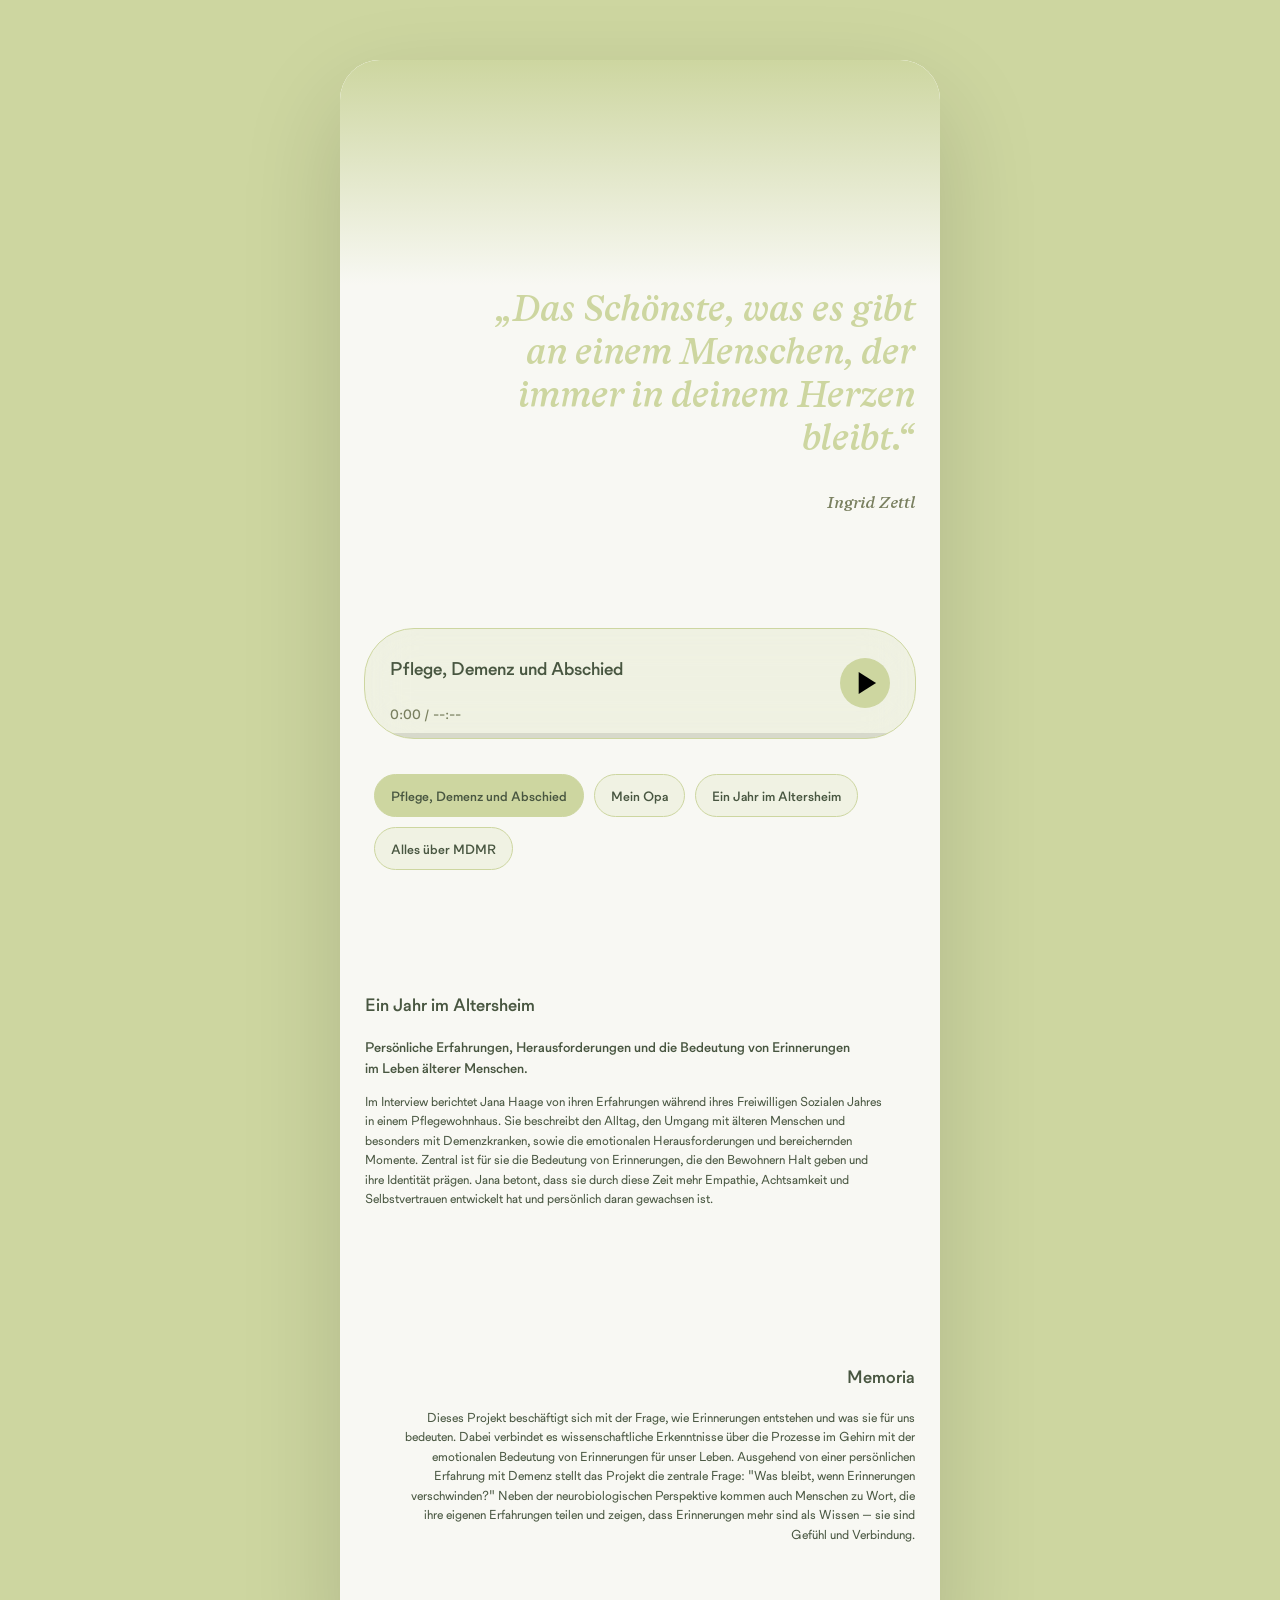
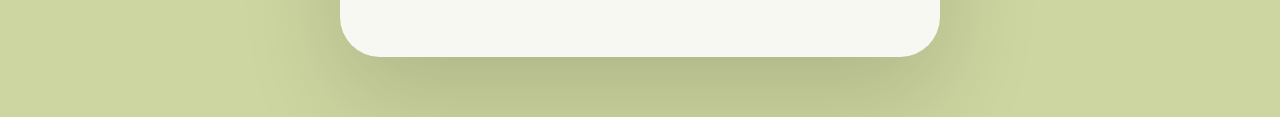
==== index.html @ 13546ef6 "Rename home.html to index.html" ====
<!DOCTYPE html>
<html lang="de">

<head>
  <meta charset="UTF-8">
  <meta name="viewport" content="width=device-width, initial-scale=1.0">
  <title>Memoria</title>
  <link rel="stylesheet" href="styles.css">
</head>

<body>

  <main class="page-wrapper">

    <!-- HERO -->
    <section class="hero-container">
      <div class="hero-bg"></div>
      <div class="top-fade"></div>
      <div class="bottom-fade"></div>

      <!-- HEADER JETZT IM HERO -->
      <header class="header hero-header">
        <h1 class="main-title">MEMORIA</h1>
      </header>
    </section>

    <!-- QUOTE -->
    <section class="quote-section">
      <p class="quote">„Das Schönste, was es gibt an einem Menschen, der immer in deinem Herzen bleibt.“</p>
      <p class="quote-author">Ingrid Zettl</p>
    </section>

    <!-- PLAYER -->
    <section class="player-section">

      <div class="player-card">
        <div class="player-info">
          <p id="track-title" class="track-title">
            Pflege, Demenz und Abschied
          </p>
          <span id="track-duration" class="track-time">
            0:00 / --:--
          </span>
        </div>

        <button id="play-trigger" class="play-btn">
          <svg viewBox="0 0 24 24">
            <path id="play-icon" d="M8 5v14l11-7z" />
          </svg>
        </button>

        <div id="progress-click" class="progress-container">
          <div id="progress-bar" class="progress-bar"></div>
        </div>
      </div>

      <!-- TABS -->
      <div class="tabs" id="tabs"></div>

    </section>

    <!-- TEXT -->
    <section class="content">

      <div class="text-block left">
        <p class="section-title">Ein Jahr im Altersheim</p>
        <p class="section-subtitle">
          Persönliche Erfahrungen, Herausforderungen und die Bedeutung von Erinnerungen im Leben älterer Menschen.
        </p>

        <p class="body-text regular">
          Im Interview berichtet Jana Haage von ihren Erfahrungen während ihres Freiwilligen Sozialen Jahres in einem
          Pflegewohnhaus. Sie beschreibt den Alltag, den Umgang mit älteren Menschen und besonders mit Demenzkranken,
          sowie die emotionalen Herausforderungen und bereichernden Momente.

          Zentral ist für sie die Bedeutung von Erinnerungen, die den Bewohnern Halt geben und ihre Identität prägen.
          Jana betont, dass sie durch diese Zeit mehr Empathie, Achtsamkeit und Selbstvertrauen entwickelt hat und
          persönlich daran gewachsen ist.
        </p>
      </div>

      <div class="text-block right">
        <p class="section-title">Memoria</p>

        <p class="body-text regular">
          Dieses Projekt beschäftigt sich mit der Frage, wie Erinnerungen entstehen und was sie für uns bedeuten. Dabei
          verbindet es wissenschaftliche Erkenntnisse über die Prozesse im Gehirn mit der emotionalen Bedeutung von
          Erinnerungen für unser Leben.

          Ausgehend von einer persönlichen Erfahrung mit Demenz stellt das Projekt die zentrale Frage: "Was bleibt, wenn
          Erinnerungen verschwinden?" Neben der neurobiologischen Perspektive kommen auch Menschen zu Wort, die ihre
          eigenen Erfahrungen teilen und zeigen, dass Erinnerungen mehr sind als Wissen – sie sind Gefühl und
          Verbindung.
        </p>
      </div>

    </section>

  </main>

  <audio id="audio-player"></audio>

  <script>
    const TRACKS = [
      { title: "Pflege, Demenz und Abschied", file: "audio/track1.mp3" },
      { title: "Mein Opa", file: "audio/track2.mp3" },
      { title: "Ein Jahr im Altersheim", file: "audio/track3.mp3" },
      { title: "Alles über MDMR", file: "audio/track4.mp3" }
    ];

    const audio = document.getElementById("audio-player");
    const playBtn = document.getElementById("play-trigger");
    const playIcon = document.getElementById("play-icon");
    const title = document.getElementById("track-title");
    const time = document.getElementById("track-duration");
    const progress = document.getElementById("progress-bar");
    const progressClick = document.getElementById("progress-click");
    const tabs = document.getElementById("tabs");

    let current = 0;

    /* TABS */
    TRACKS.forEach((track, i) => {
      const el = document.createElement("div");
      el.className = "tab";
      el.innerText = track.title;

      el.onclick = () => {
        loadTrack(i);
        audio.play();
      };

      tabs.appendChild(el);
    });

    /* LOAD */
    function loadTrack(i) {
      current = i;
      audio.src = TRACKS[i].file;
      title.innerText = TRACKS[i].title;
      highlight();
    }

    /* ACTIVE TAB */
    function highlight() {
      document.querySelectorAll(".tab").forEach((t, i) => {
        t.classList.toggle("active", i === current);
      });
    }

    /* PLAY */
    playBtn.onclick = () => {
      audio.paused ? audio.play() : audio.pause();
    };

    /* ICON */
    audio.onplay = () => playIcon.setAttribute("d", "M6 5h4v14H6zm8 0h4v14h-4z");
    audio.onpause = () => playIcon.setAttribute("d", "M8 5v14l11-7z");

    /* TIME */
    audio.ontimeupdate = () => {
      if (!audio.duration) return;

      const p = (audio.currentTime / audio.duration) * 100;
      progress.style.width = p + "%";

      time.innerText =
        `${Math.floor(audio.currentTime / 60)}:${Math.floor(audio.currentTime % 60).toString().padStart(2, '0')} / 
     ${Math.floor(audio.duration / 60)}:${Math.floor(audio.duration % 60).toString().padStart(2, '0')}`;
    };

    /* SEEK */
    progressClick.onclick = (e) => {
      const rect = e.currentTarget.getBoundingClientRect();
      audio.currentTime = ((e.clientX - rect.left) / rect.width) * audio.duration;
    };

    loadTrack(0);
  </script>

</body>

</html>
---- styles.css ----
/* FONTS */
@font-face {
  font-family: 'Zeist';
  src: url('fonts/Zeist L2 Regular.otf') format('opentype');
  font-weight: 400;
}

@font-face {
  font-family: 'Zeist';
  src: url('fonts/Zeist L2 Medium.otf') format('opentype');
  font-weight: 500;
}

@font-face {
  font-family: 'ABC Otto';
  src: url('fonts/ABCOtto-MediumItalic-Trial.woff2') format('woff2');
  font-style: italic;
}

/* BASE */
body {
  margin: 0;
  background: #CDD6A0;
  font-family: 'Zeist';
  font-weight: 500;
  color: #485640;
}

/* WRAPPER */
.page-wrapper {
  background: #F8F8F3;
  min-height: 100vh;
}

@media (min-width: 1024px) {
  .page-wrapper {
    max-width: 600px;
    margin: 60px auto;
    border-radius: 40px;
    overflow: hidden;
    box-shadow: 0 40px 100px rgba(0, 0, 0, 0.15);
  }
}

/* HERO */
.hero-container {
  position: relative;
  /* height: 200px; */
}

.hero-bg {
  position: absolute;
  inset: 0;
  background: #F8F8F3;
}

/* .top-fade {
  position: absolute;
  top: 0;
  height: 120px;
  width: 100%;
  background: linear-gradient(to bottom, #CDD6A0, transparent);
}

.bottom-fade {
  position: absolute;
  bottom: 0;
  height: 140px;
  width: 100%;
  background: linear-gradient(to top, #CDD6A0, transparent);
} */

.top-fade {
  position: absolute;
  top: 0;
  left: 0;
  right: 0;
  height: 25dvh;
  background: linear-gradient(to bottom, #CDD6A0, transparent 100%);
  z-index: 15;
}

/* .bottom-fade {
  position: absolute;
  bottom: 0;
  left: 0;
  right: 0;
  height: 35dvh;
  background: linear-gradient(to top, #CDD6A0, transparent 100%);
  z-index: 15;
} */


/* HEADER */
.header {
  padding: 10px 25px 0;
}

.main-title {
  font-size: clamp(15px, 6vw, 25px);
  letter-spacing: 10%;
}

/* QUOTE */
.quote-section {
  padding: 100px 25px;
}

.quote {
  font-family: 'ABC Otto';
  font-size: clamp(24px, 5vw, 35px);
  text-align: right;
  padding-left: 15%;
  color: #CDD6A0;
}

.quote-author {
  font-family: 'ABC Otto';
  font-style: italic;
  text-align: right;
  color: #7A8060;
}

/* PLAYER */
.player-section {
  padding: 0 24px 80px;
}

.player-card {
  background: rgba(205, 214, 160, 0.2);
  border: 0.5px solid #CDD6A0;
  border-radius: 50px;
  backdrop-filter: blur(25px);
  padding: 7px 25px;  
  display: flex;
  align-items: center;
  justify-content: space-between;
  overflow: hidden;
  position: relative;
}

/* player-card {
  width: 100%;
  background: rgba(205, 214, 160, 0.2);
  backdrop-filter: blur(25px);
  border-radius: 25px;
  padding: 18px;
  display: flex;
  align-items: center;
  justify-content: space-between;
  color: #fff;
  box-shadow: 0 15px 35px rgba(0, 0, 0, 0.2);
  box-sizing: border-box;
  position: relative;
  overflow: hidden;
  z-index: 120;
} */

.track-title {
  font-family: 'Zeist';
  font-weight: medium;
  font-size: 18.5px;
  color: #485640;
}
.track-time {
  display: inline-block; 
  margin-bottom: 7px;
  font-family: 'Zeist';
  font-weight: medium;
  font-size: 13.5px;
  color: #7A8060;
}

.play-btn {
  width: 50px;
  height: 50px;
  border-radius: 50%;
  background: #CDD6A0;
  border: none;
  display: flex;
  align-items: center;
  justify-content: center;
}

.progress-container {
  position: absolute;
  bottom: 0;
  width: 100%;
  height: 5px;
  background: rgba(0, 0, 0, 0.1);
}

.progress-bar {
  height: 100%;
  width: 0%;
  background: #485640;
  transition: width 0.1s linear;
}

/* .progress-bar {
  height: 100%;
  width: 0%;
  background: #485640;
} */

/* TABS */
.tabs {
  display: flex;
  flex-wrap: wrap;
  gap: 10px;
  margin-top: 35px;
  padding: 0 10px;
   /* padding-left: 15px; */
}

.tab {
  padding: 10px 16px;
  border-radius: 30px;
  border: 1px solid #CDD6A0;
  background: rgba(205, 214, 160, 0.2);
  font-size: 13.5px;
}

.tab.active {
  background: #CDD6A0;
}

.section-title {
  font-family: 'Zeist';
  font-weight: medium;
  font-size: 18px;
  letter-spacing: 1%;
  color: #485640;
  margin-top: 40px; 
}

.section-subtitle {
  font-family: 'Zeist';
  font-weight: medium;
  font-size: 14px;
  color: #485640;
  margin-top: 7px;
  padding-right: 7%;
}

/* TEXT */
.content {
  padding: 0 25px 100px;
  display: flex;
  flex-direction: column;
  gap: 100px;
}

.text-block.left {
  text-align: left;
  padding-right: 5%;
}

.text-block.right {
  text-align: right;
  padding-left: 5%;
}

.body-text.regular {
  font-family: Zeist;
  font-weight: 300;
  font-size: 13px;
  line-height: 1.5;
}
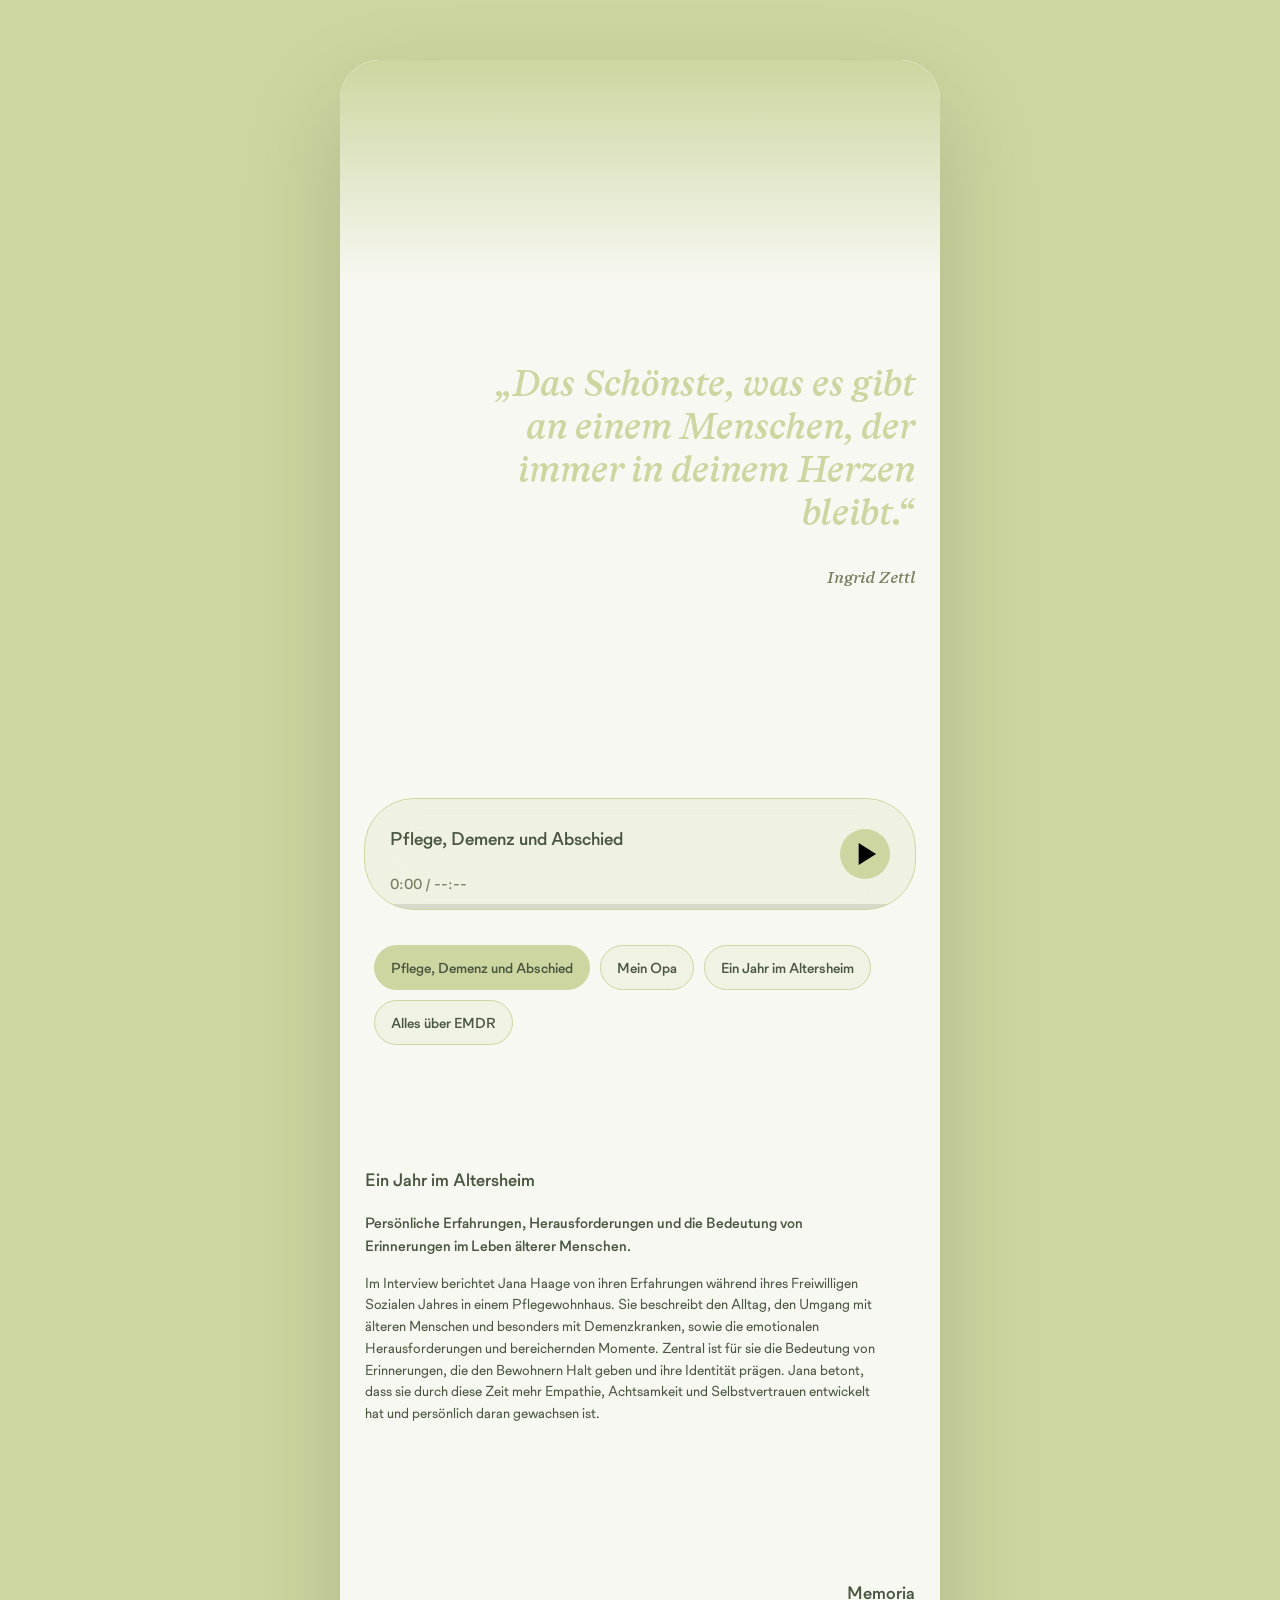
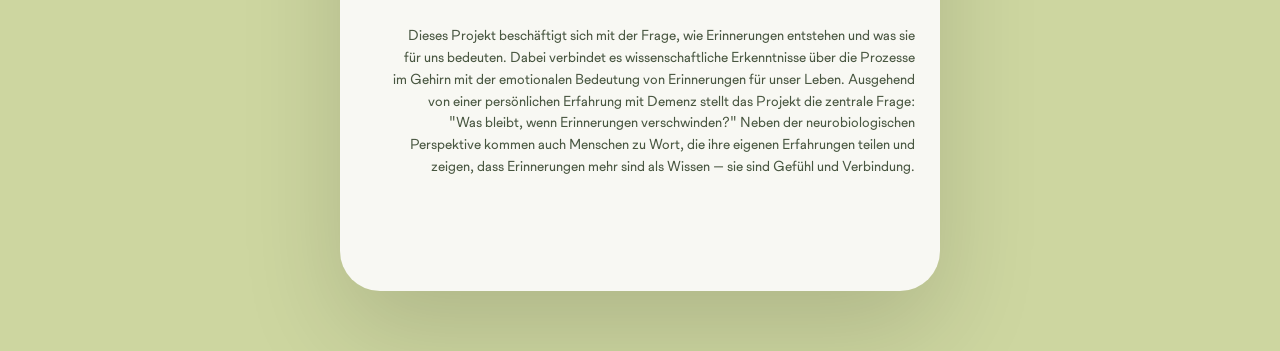
==== commit ff0289a1: "Update index.html" ====
--- a/index.html
+++ b/index.html
@@ -102,10 +102,10 @@
 
   <script>
     const TRACKS = [
-      { title: "Pflege, Demenz und Abschied", file: "audio/track1.mp3" },
-      { title: "Mein Opa", file: "audio/track2.mp3" },
-      { title: "Ein Jahr im Altersheim", file: "audio/track3.mp3" },
-      { title: "Alles über MDMR", file: "audio/track4.mp3" }
+      { title: "Pflege, Demenz und Abschied", file: "media/Pflege, Demenz und Abschied.mp3" },
+      { title: "Mein Opa", file: "media/Mein Opa.mp3" },
+      { title: "Ein Jahr im Altersheim", file: "media/Ein Jahr im Altersheim.m4a" },
+      { title: "Alles über EMDR", file: "media/Alles über EMDR.mp3" }
     ];
 
     const audio = document.getElementById("audio-player");
--- a/styles.css
+++ b/styles.css
@@ -103,12 +103,13 @@
 
 /* QUOTE */
 .quote-section {
-  padding: 100px 25px;
+  padding: 175px 25px;
 }
 
 .quote {
   font-family: 'ABC Otto';
-  font-size: clamp(24px, 5vw, 35px);
+  font-style: italic;
+  font-size: clamp(27px, 5vw, 35px);
   text-align: right;
   padding-left: 15%;
   color: #CDD6A0;
@@ -119,6 +120,7 @@
   font-style: italic;
   text-align: right;
   color: #7A8060;
+  padding-bottom: 20px;
 }
 
 /* PLAYER */
@@ -160,14 +162,16 @@
   font-family: 'Zeist';
   font-weight: medium;
   font-size: 18.5px;
+  letter-spacing: 1%;
   color: #485640;
 }
 .track-time {
-  display: inline-block; 
+  display: inline flow-root;
   margin-bottom: 7px;
   font-family: 'Zeist';
   font-weight: medium;
-  font-size: 13.5px;
+  font-size: 14.5px;
+  letter-spacing: 2%;
   color: #7A8060;
 }
 
@@ -218,7 +222,8 @@
   border-radius: 30px;
   border: 1px solid #CDD6A0;
   background: rgba(205, 214, 160, 0.2);
-  font-size: 13.5px;
+  font-size: 14.5px;
+  letter-spacing: 1%;
 }
 
 .tab.active {
@@ -237,7 +242,8 @@
 .section-subtitle {
   font-family: 'Zeist';
   font-weight: medium;
-  font-size: 14px;
+  font-size: 15px;
+  letter-spacing: 2%;
   color: #485640;
   margin-top: 7px;
   padding-right: 7%;
@@ -264,6 +270,7 @@
 .body-text.regular {
   font-family: Zeist;
   font-weight: 300;
-  font-size: 13px;
+  font-size: 14.5px;
+  letter-spacing: 2%;
   line-height: 1.5;
-}+}
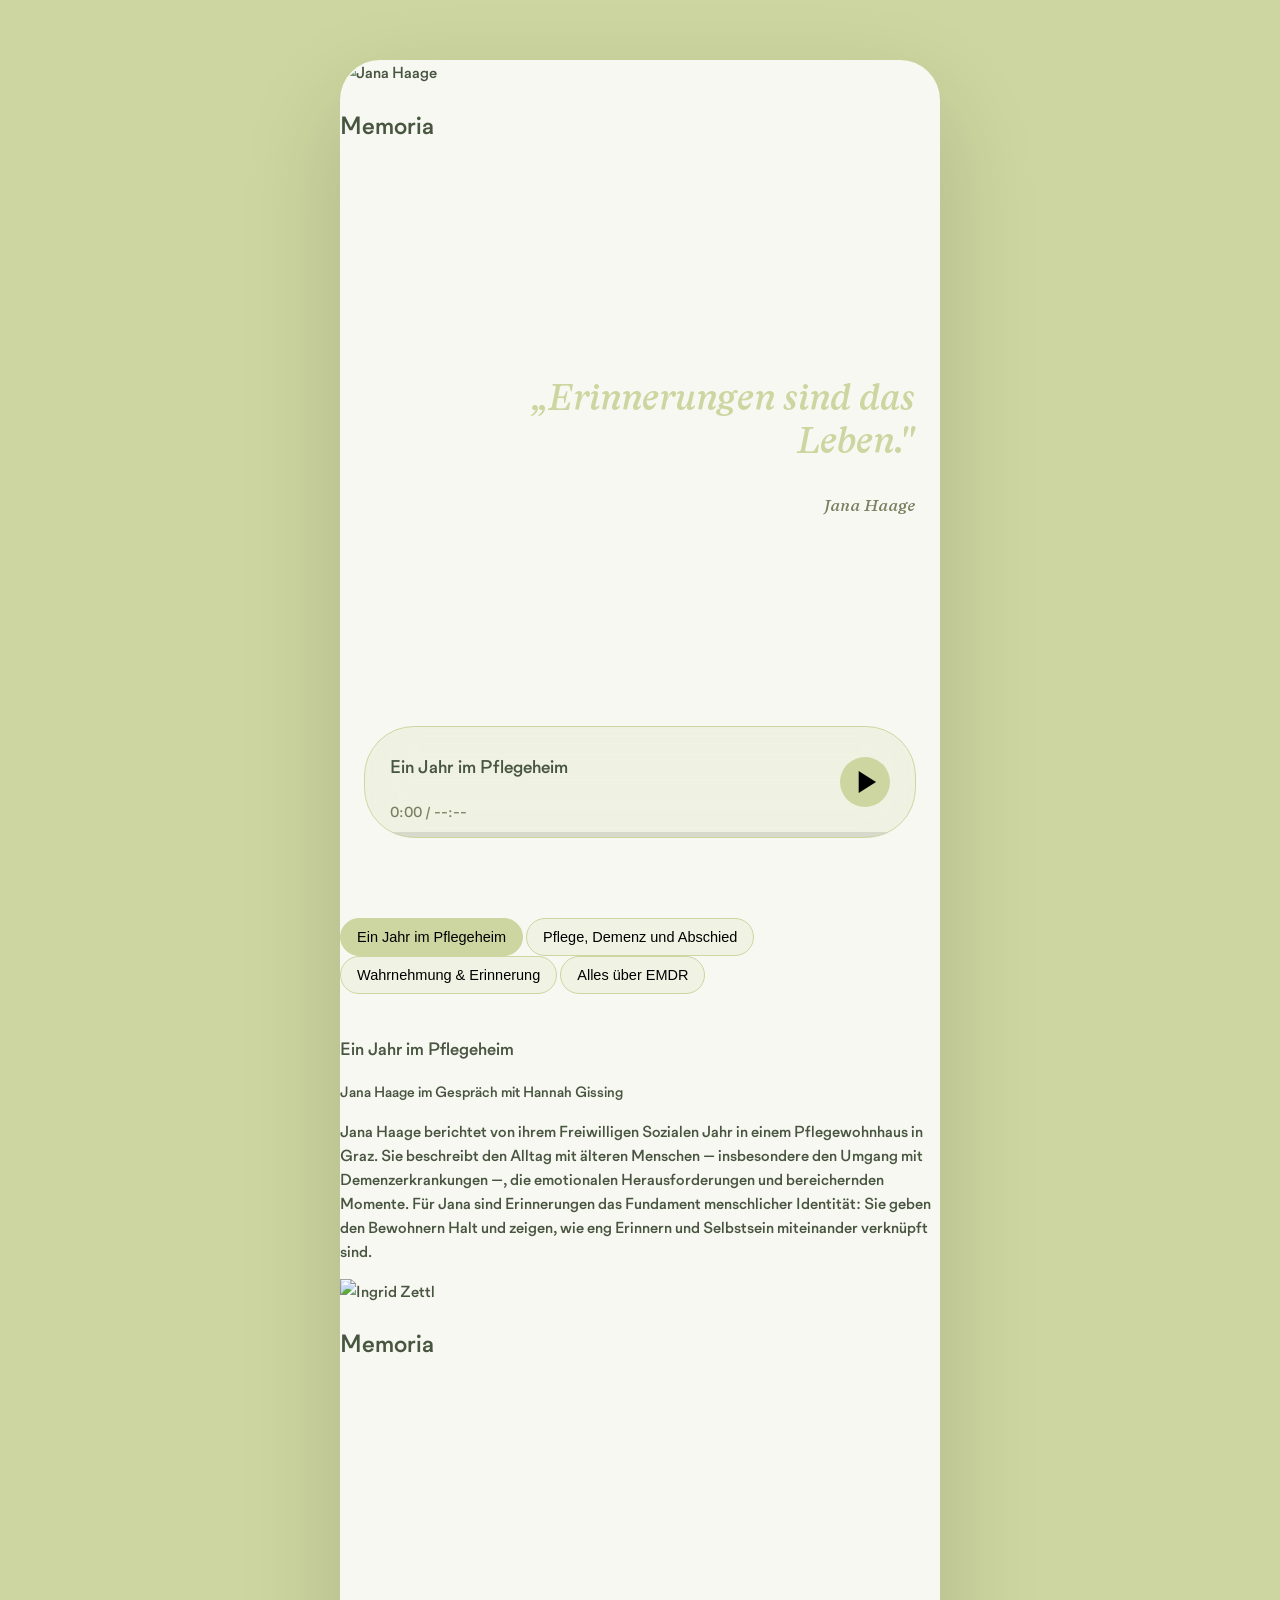
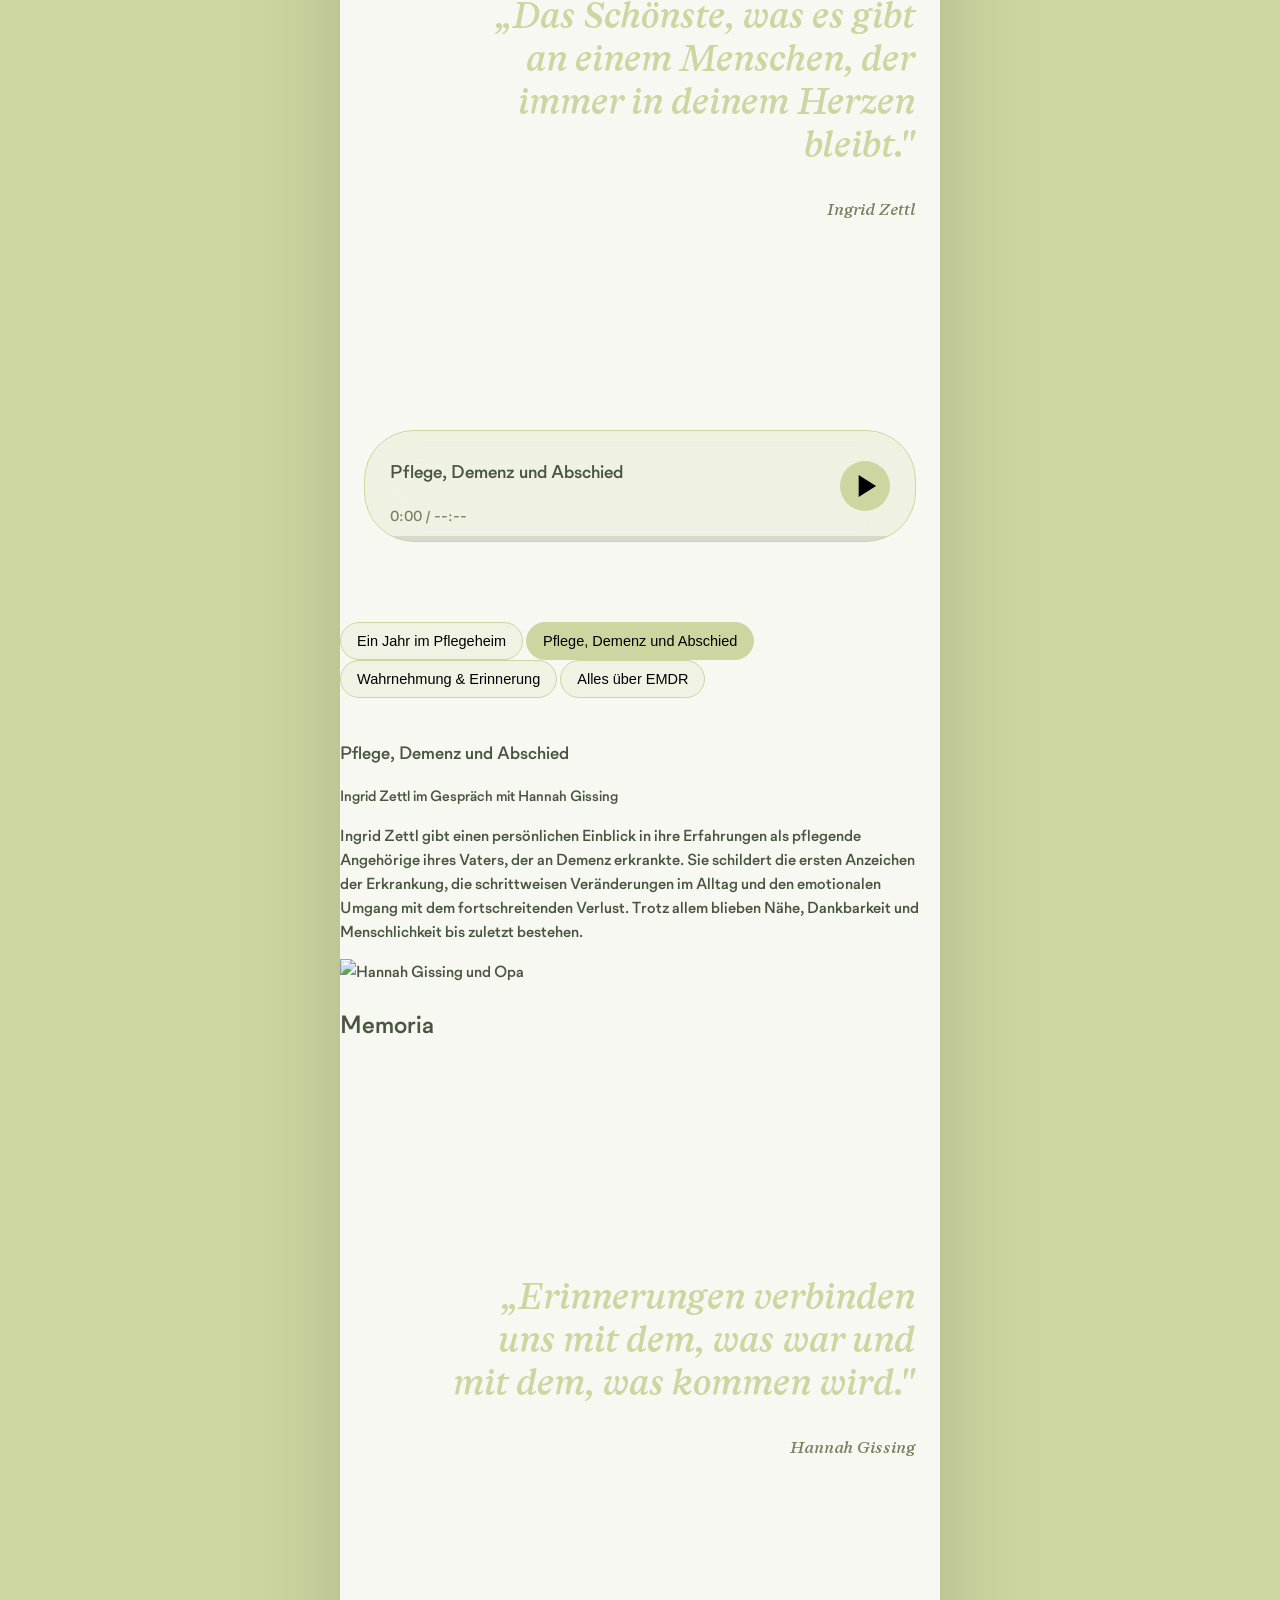
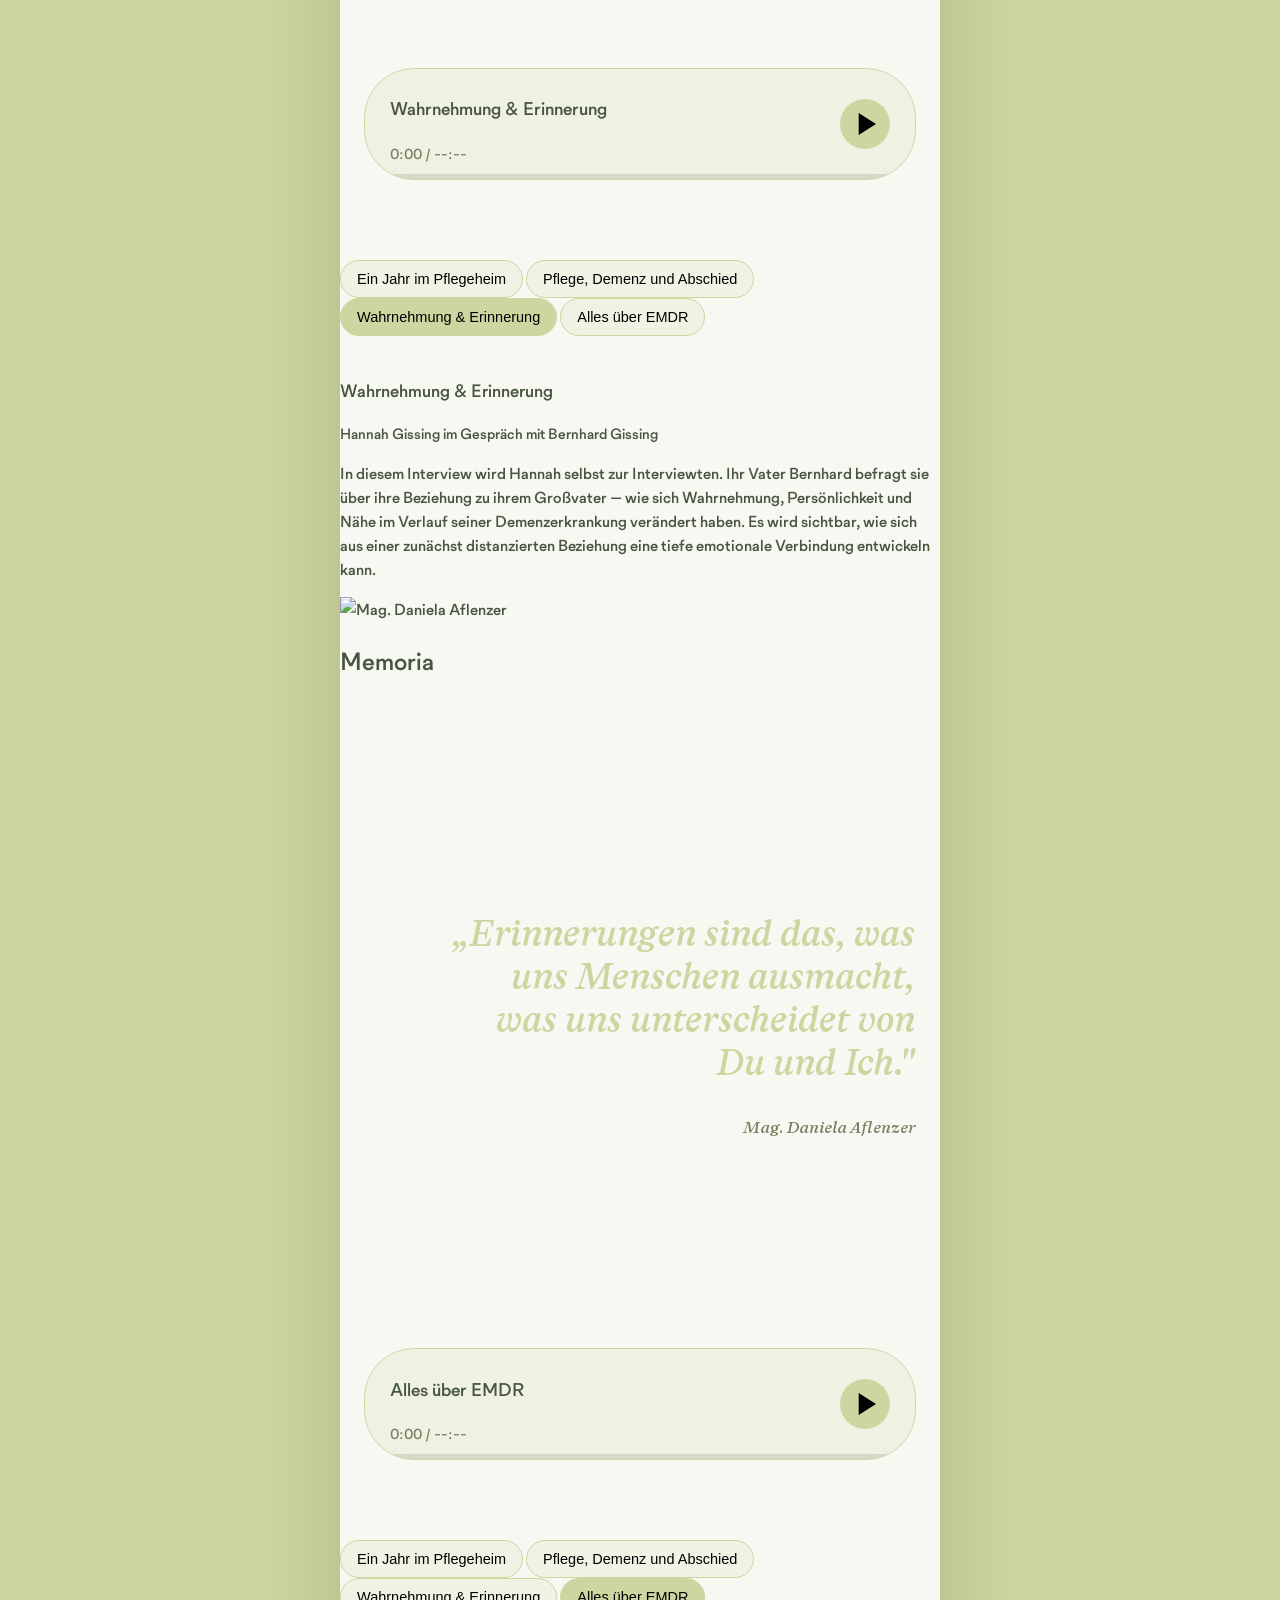
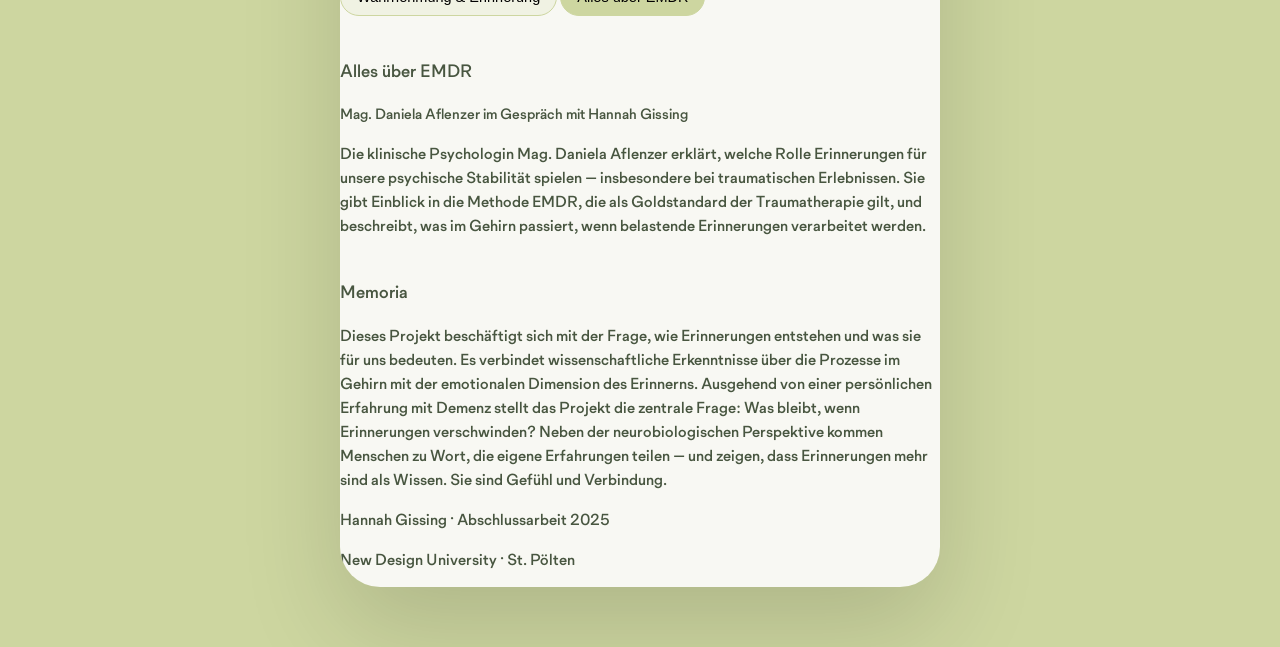
==== commit 7af2a47b: "Refactor HTML structure and update content" ====
--- a/index.html
+++ b/index.html
@@ -1,183 +1,219 @@
 <!DOCTYPE html>
 <html lang="de">
-
 <head>
   <meta charset="UTF-8">
   <meta name="viewport" content="width=device-width, initial-scale=1.0">
   <title>Memoria</title>
   <link rel="stylesheet" href="styles.css">
 </head>
-
 <body>
 
-  <main class="page-wrapper">
-
-    <!-- HERO -->
-    <section class="hero-container">
-      <div class="hero-bg"></div>
-      <div class="top-fade"></div>
-      <div class="bottom-fade"></div>
-
-      <!-- HEADER JETZT IM HERO -->
-      <header class="header hero-header">
-        <h1 class="main-title">MEMORIA</h1>
-      </header>
+  <div class="page-wrapper">
+
+    <!-- ── INTERVIEW VIEWS ── -->
+
+    <!-- 1 · Jana Haage -->
+    <article class="interview-view active" id="view-jana">
+
+      <!-- Image flush to top -->
+      <div class="portrait-stage">
+        <img src="media/Duplex_Jana_Radialer Verlauf.png" alt="Jana Haage" class="portrait-img">
+        
+        <!-- MEMORIA title overlaid top-left -->
+        <header class="site-header">
+          <h1 class="main-title">Memoria</h1>
+        </header>
+      </div>
+
+      <div class="quote-section">
+        <p class="quote">„Erinnerungen sind das Leben."</p>
+        <p class="quote-author">Jana Haage</p>
+      </div>
+
+      <div class="player-section">
+        <div class="player-card">
+          <div class="player-info">
+            <p class="track-title">Ein Jahr im Pflegeheim</p>
+            <span class="track-time" id="time-jana">0:00 / --:--</span>
+          </div>
+          <button class="play-btn" data-id="jana" aria-label="Abspielen">
+            <svg viewBox="0 0 24 24" class="btn-icon"><path class="icon-path" d="M8 5v14l11-7z"/></svg>
+          </button>
+          <div class="progress-container" data-id="jana">
+            <div class="progress-bar" id="prog-jana"></div>
+          </div>
+        </div>
+      </div>
+
+      <!-- Tabs below player -->
+      <nav class="tabs-nav" aria-label="Interview auswählen">
+        <button class="tab active" data-target="jana">Ein Jahr im Pflegeheim</button>
+        <button class="tab" data-target="ingrid">Pflege, Demenz und Abschied</button>
+        <button class="tab" data-target="hannah">Wahrnehmung &amp; Erinnerung</button>
+        <button class="tab" data-target="daniela">Alles über EMDR</button>
+      </nav>
+
+      <div class="content-section">
+        <p class="section-title">Ein Jahr im Pflegeheim</p>
+        <p class="section-subtitle">Jana Haage im Gespräch mit Hannah Gissing</p>
+        <p class="body-text">Jana Haage berichtet von ihrem Freiwilligen Sozialen Jahr in einem Pflegewohnhaus in Graz. Sie beschreibt den Alltag mit älteren Menschen – insbesondere den Umgang mit Demenzerkrankungen –, die emotionalen Herausforderungen und bereichernden Momente. Für Jana sind Erinnerungen das Fundament menschlicher Identität: Sie geben den Bewohnern Halt und zeigen, wie eng Erinnern und Selbstsein miteinander verknüpft sind.</p>
+      </div>
+
+    </article>
+
+    <!-- 2 · Ingrid Zettl -->
+    <article class="interview-view" id="view-ingrid">
+
+      <div class="portrait-stage">
+        <img src="media/Duplex_Radiler Verlauf_Website_Ingrid und Opa-2.png" alt="Ingrid Zettl" class="portrait-img">
+        <div class="portrait-fade-bottom"></div>
+        <header class="site-header">
+          <h1 class="main-title">Memoria</h1>
+        </header>
+      </div>
+
+      <div class="quote-section">
+        <p class="quote">„Das Schönste, was es gibt an einem Menschen, der immer in deinem Herzen bleibt."</p>
+        <p class="quote-author">Ingrid Zettl</p>
+      </div>
+
+      <div class="player-section">
+        <div class="player-card">
+          <div class="player-info">
+            <p class="track-title">Pflege, Demenz und Abschied</p>
+            <span class="track-time" id="time-ingrid">0:00 / --:--</span>
+          </div>
+          <button class="play-btn" data-id="ingrid" aria-label="Abspielen">
+            <svg viewBox="0 0 24 24" class="btn-icon"><path class="icon-path" d="M8 5v14l11-7z"/></svg>
+          </button>
+          <div class="progress-container" data-id="ingrid">
+            <div class="progress-bar" id="prog-ingrid"></div>
+          </div>
+        </div>
+      </div>
+
+      <nav class="tabs-nav" aria-label="Interview auswählen">
+        <button class="tab" data-target="jana">Ein Jahr im Pflegeheim</button>
+        <button class="tab active" data-target="ingrid">Pflege, Demenz und Abschied</button>
+        <button class="tab" data-target="hannah">Wahrnehmung &amp; Erinnerung</button>
+        <button class="tab" data-target="daniela">Alles über EMDR</button>
+      </nav>
+
+      <div class="content-section">
+        <p class="section-title">Pflege, Demenz und Abschied</p>
+        <p class="section-subtitle">Ingrid Zettl im Gespräch mit Hannah Gissing</p>
+        <p class="body-text">Ingrid Zettl gibt einen persönlichen Einblick in ihre Erfahrungen als pflegende Angehörige ihres Vaters, der an Demenz erkrankte. Sie schildert die ersten Anzeichen der Erkrankung, die schrittweisen Veränderungen im Alltag und den emotionalen Umgang mit dem fortschreitenden Verlust. Trotz allem blieben Nähe, Dankbarkeit und Menschlichkeit bis zuletzt bestehen.</p>
+      </div>
+
+    </article>
+
+    <!-- 3 · Hannah Gissing -->
+    <article class="interview-view" id="view-hannah">
+
+      <div class="portrait-stage">
+        <img src="media/Opa_Hg_Radialer Verlauf.png" alt="Hannah Gissing und Opa" class="portrait-img">
+        <div class="portrait-fade-bottom"></div>
+        <header class="site-header">
+          <h1 class="main-title">Memoria</h1>
+        </header>
+      </div>
+
+      <div class="quote-section">
+        <p class="quote">„Erinnerungen verbinden uns mit dem, was war und mit dem, was kommen wird."</p>
+        <p class="quote-author">Hannah Gissing</p>
+      </div>
+
+      <div class="player-section">
+        <div class="player-card">
+          <div class="player-info">
+            <p class="track-title">Wahrnehmung &amp; Erinnerung</p>
+            <span class="track-time" id="time-hannah">0:00 / --:--</span>
+          </div>
+          <button class="play-btn" data-id="hannah" aria-label="Abspielen">
+            <svg viewBox="0 0 24 24" class="btn-icon"><path class="icon-path" d="M8 5v14l11-7z"/></svg>
+          </button>
+          <div class="progress-container" data-id="hannah">
+            <div class="progress-bar" id="prog-hannah"></div>
+          </div>
+        </div>
+      </div>
+
+      <nav class="tabs-nav" aria-label="Interview auswählen">
+        <button class="tab" data-target="jana">Ein Jahr im Pflegeheim</button>
+        <button class="tab" data-target="ingrid">Pflege, Demenz und Abschied</button>
+        <button class="tab active" data-target="hannah">Wahrnehmung &amp; Erinnerung</button>
+        <button class="tab" data-target="daniela">Alles über EMDR</button>
+      </nav>
+
+      <div class="content-section">
+        <p class="section-title">Wahrnehmung &amp; Erinnerung</p>
+        <p class="section-subtitle">Hannah Gissing im Gespräch mit Bernhard Gissing</p>
+        <p class="body-text">In diesem Interview wird Hannah selbst zur Interviewten. Ihr Vater Bernhard befragt sie über ihre Beziehung zu ihrem Großvater – wie sich Wahrnehmung, Persönlichkeit und Nähe im Verlauf seiner Demenzerkrankung verändert haben. Es wird sichtbar, wie sich aus einer zunächst distanzierten Beziehung eine tiefe emotionale Verbindung entwickeln kann.</p>
+      </div>
+
+    </article>
+
+    <!-- 4 · Daniela Aflenzer -->
+    <article class="interview-view" id="view-daniela">
+
+      <div class="portrait-stage">
+        <img src="media/Original_Mag. Daniela Aflenzer_Radialer Verlauf.png" alt="Mag. Daniela Aflenzer" class="portrait-img">
+        <div class="portrait-fade-bottom"></div>
+        <header class="site-header">
+          <h1 class="main-title">Memoria</h1>
+        </header>
+      </div>
+
+      <div class="quote-section">
+        <p class="quote">„Erinnerungen sind das, was uns Menschen ausmacht, was uns unterscheidet von Du und Ich."</p>
+        <p class="quote-author">Mag. Daniela Aflenzer</p>
+      </div>
+
+      <div class="player-section">
+        <div class="player-card">
+          <div class="player-info">
+            <p class="track-title">Alles über EMDR</p>
+            <span class="track-time" id="time-daniela">0:00 / --:--</span>
+          </div>
+          <button class="play-btn" data-id="daniela" aria-label="Abspielen">
+            <svg viewBox="0 0 24 24" class="btn-icon"><path class="icon-path" d="M8 5v14l11-7z"/></svg>
+          </button>
+          <div class="progress-container" data-id="daniela">
+            <div class="progress-bar" id="prog-daniela"></div>
+          </div>
+        </div>
+      </div>
+
+      <nav class="tabs-nav" aria-label="Interview auswählen">
+        <button class="tab" data-target="jana">Ein Jahr im Pflegeheim</button>
+        <button class="tab" data-target="ingrid">Pflege, Demenz und Abschied</button>
+        <button class="tab" data-target="hannah">Wahrnehmung &amp; Erinnerung</button>
+        <button class="tab active" data-target="daniela">Alles über EMDR</button>
+      </nav>
+
+      <div class="content-section">
+        <p class="section-title">Alles über EMDR</p>
+        <p class="section-subtitle">Mag. Daniela Aflenzer im Gespräch mit Hannah Gissing</p>
+        <p class="body-text">Die klinische Psychologin Mag. Daniela Aflenzer erklärt, welche Rolle Erinnerungen für unsere psychische Stabilität spielen – insbesondere bei traumatischen Erlebnissen. Sie gibt Einblick in die Methode EMDR, die als Goldstandard der Traumatherapie gilt, und beschreibt, was im Gehirn passiert, wenn belastende Erinnerungen verarbeitet werden.</p>
+      </div>
+
+    </article>
+
+    <!-- ── ABOUT MEMORIA (shared, always visible) ── -->
+    <section class="about-section">
+      <p class="section-title">Memoria</p>
+      <p class="body-text">Dieses Projekt beschäftigt sich mit der Frage, wie Erinnerungen entstehen und was sie für uns bedeuten. Es verbindet wissenschaftliche Erkenntnisse über die Prozesse im Gehirn mit der emotionalen Dimension des Erinnerns. Ausgehend von einer persönlichen Erfahrung mit Demenz stellt das Projekt die zentrale Frage: Was bleibt, wenn Erinnerungen verschwinden? Neben der neurobiologischen Perspektive kommen Menschen zu Wort, die eigene Erfahrungen teilen – und zeigen, dass Erinnerungen mehr sind als Wissen. Sie sind Gefühl und Verbindung.</p>
     </section>
 
-    <!-- QUOTE -->
-    <section class="quote-section">
-      <p class="quote">„Das Schönste, was es gibt an einem Menschen, der immer in deinem Herzen bleibt.“</p>
-      <p class="quote-author">Ingrid Zettl</p>
-    </section>
-
-    <!-- PLAYER -->
-    <section class="player-section">
-
-      <div class="player-card">
-        <div class="player-info">
-          <p id="track-title" class="track-title">
-            Pflege, Demenz und Abschied
-          </p>
-          <span id="track-duration" class="track-time">
-            0:00 / --:--
-          </span>
-        </div>
-
-        <button id="play-trigger" class="play-btn">
-          <svg viewBox="0 0 24 24">
-            <path id="play-icon" d="M8 5v14l11-7z" />
-          </svg>
-        </button>
-
-        <div id="progress-click" class="progress-container">
-          <div id="progress-bar" class="progress-bar"></div>
-        </div>
-      </div>
-
-      <!-- TABS -->
-      <div class="tabs" id="tabs"></div>
-
-    </section>
-
-    <!-- TEXT -->
-    <section class="content">
-
-      <div class="text-block left">
-        <p class="section-title">Ein Jahr im Altersheim</p>
-        <p class="section-subtitle">
-          Persönliche Erfahrungen, Herausforderungen und die Bedeutung von Erinnerungen im Leben älterer Menschen.
-        </p>
-
-        <p class="body-text regular">
-          Im Interview berichtet Jana Haage von ihren Erfahrungen während ihres Freiwilligen Sozialen Jahres in einem
-          Pflegewohnhaus. Sie beschreibt den Alltag, den Umgang mit älteren Menschen und besonders mit Demenzkranken,
-          sowie die emotionalen Herausforderungen und bereichernden Momente.
-
-          Zentral ist für sie die Bedeutung von Erinnerungen, die den Bewohnern Halt geben und ihre Identität prägen.
-          Jana betont, dass sie durch diese Zeit mehr Empathie, Achtsamkeit und Selbstvertrauen entwickelt hat und
-          persönlich daran gewachsen ist.
-        </p>
-      </div>
-
-      <div class="text-block right">
-        <p class="section-title">Memoria</p>
-
-        <p class="body-text regular">
-          Dieses Projekt beschäftigt sich mit der Frage, wie Erinnerungen entstehen und was sie für uns bedeuten. Dabei
-          verbindet es wissenschaftliche Erkenntnisse über die Prozesse im Gehirn mit der emotionalen Bedeutung von
-          Erinnerungen für unser Leben.
-
-          Ausgehend von einer persönlichen Erfahrung mit Demenz stellt das Projekt die zentrale Frage: "Was bleibt, wenn
-          Erinnerungen verschwinden?" Neben der neurobiologischen Perspektive kommen auch Menschen zu Wort, die ihre
-          eigenen Erfahrungen teilen und zeigen, dass Erinnerungen mehr sind als Wissen – sie sind Gefühl und
-          Verbindung.
-        </p>
-      </div>
-
-    </section>
-
-  </main>
-
-  <audio id="audio-player"></audio>
-
-  <script>
-    const TRACKS = [
-      { title: "Pflege, Demenz und Abschied", file: "media/Pflege, Demenz und Abschied.mp3" },
-      { title: "Mein Opa", file: "media/Mein Opa.mp3" },
-      { title: "Ein Jahr im Altersheim", file: "media/Ein Jahr im Altersheim.m4a" },
-      { title: "Alles über EMDR", file: "media/Alles über EMDR.mp3" }
-    ];
-
-    const audio = document.getElementById("audio-player");
-    const playBtn = document.getElementById("play-trigger");
-    const playIcon = document.getElementById("play-icon");
-    const title = document.getElementById("track-title");
-    const time = document.getElementById("track-duration");
-    const progress = document.getElementById("progress-bar");
-    const progressClick = document.getElementById("progress-click");
-    const tabs = document.getElementById("tabs");
-
-    let current = 0;
-
-    /* TABS */
-    TRACKS.forEach((track, i) => {
-      const el = document.createElement("div");
-      el.className = "tab";
-      el.innerText = track.title;
-
-      el.onclick = () => {
-        loadTrack(i);
-        audio.play();
-      };
-
-      tabs.appendChild(el);
-    });
-
-    /* LOAD */
-    function loadTrack(i) {
-      current = i;
-      audio.src = TRACKS[i].file;
-      title.innerText = TRACKS[i].title;
-      highlight();
-    }
-
-    /* ACTIVE TAB */
-    function highlight() {
-      document.querySelectorAll(".tab").forEach((t, i) => {
-        t.classList.toggle("active", i === current);
-      });
-    }
-
-    /* PLAY */
-    playBtn.onclick = () => {
-      audio.paused ? audio.play() : audio.pause();
-    };
-
-    /* ICON */
-    audio.onplay = () => playIcon.setAttribute("d", "M6 5h4v14H6zm8 0h4v14h-4z");
-    audio.onpause = () => playIcon.setAttribute("d", "M8 5v14l11-7z");
-
-    /* TIME */
-    audio.ontimeupdate = () => {
-      if (!audio.duration) return;
-
-      const p = (audio.currentTime / audio.duration) * 100;
-      progress.style.width = p + "%";
-
-      time.innerText =
-        `${Math.floor(audio.currentTime / 60)}:${Math.floor(audio.currentTime % 60).toString().padStart(2, '0')} / 
-     ${Math.floor(audio.duration / 60)}:${Math.floor(audio.duration % 60).toString().padStart(2, '0')}`;
-    };
-
-    /* SEEK */
-    progressClick.onclick = (e) => {
-      const rect = e.currentTarget.getBoundingClientRect();
-      audio.currentTime = ((e.clientX - rect.left) / rect.width) * audio.duration;
-    };
-
-    loadTrack(0);
-  </script>
-
+    <!-- ── FOOTER ── -->
+    <footer class="site-footer">
+      <p class="footer-text">Hannah Gissing · Abschlussarbeit 2025</p>
+      <p class="footer-text">New Design University · St. Pölten</p>
+    </footer>
+
+  </div><!-- /page-wrapper -->
+
+  <audio id="global-audio"></audio>
+  <script src="script.js"></script>
 </body>
-
 </html>
